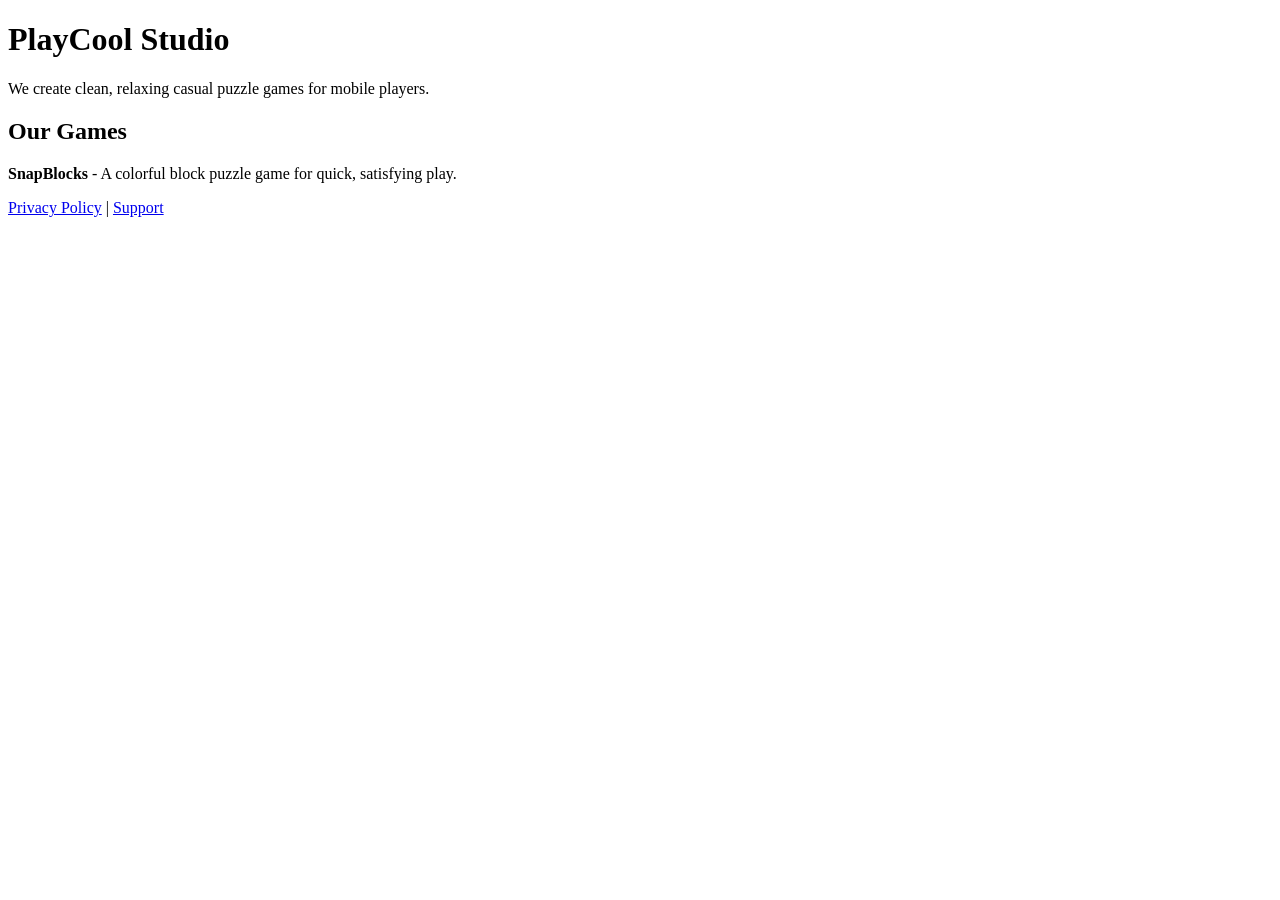
==== index.html @ f0b89831 "Add initial index.html for PlayCool Studio" ====
<!doctype html>
<html>
<head>
  <meta charset="utf-8">
  <meta name="viewport" content="width=device-width, initial-scale=1">
  <title>PlayCool Studio</title>
</head>
<body>
  <h1>PlayCool Studio</h1>
  <p>We create clean, relaxing casual puzzle games for mobile players.</p>

  <h2>Our Games</h2>
  <p><strong>SnapBlocks</strong> - A colorful block puzzle game for quick, satisfying play.</p>

  <p>
    <a href="/privacy.html">Privacy Policy</a> |
    <a href="/support.html">Support</a>
  </p>
</body>
</html>
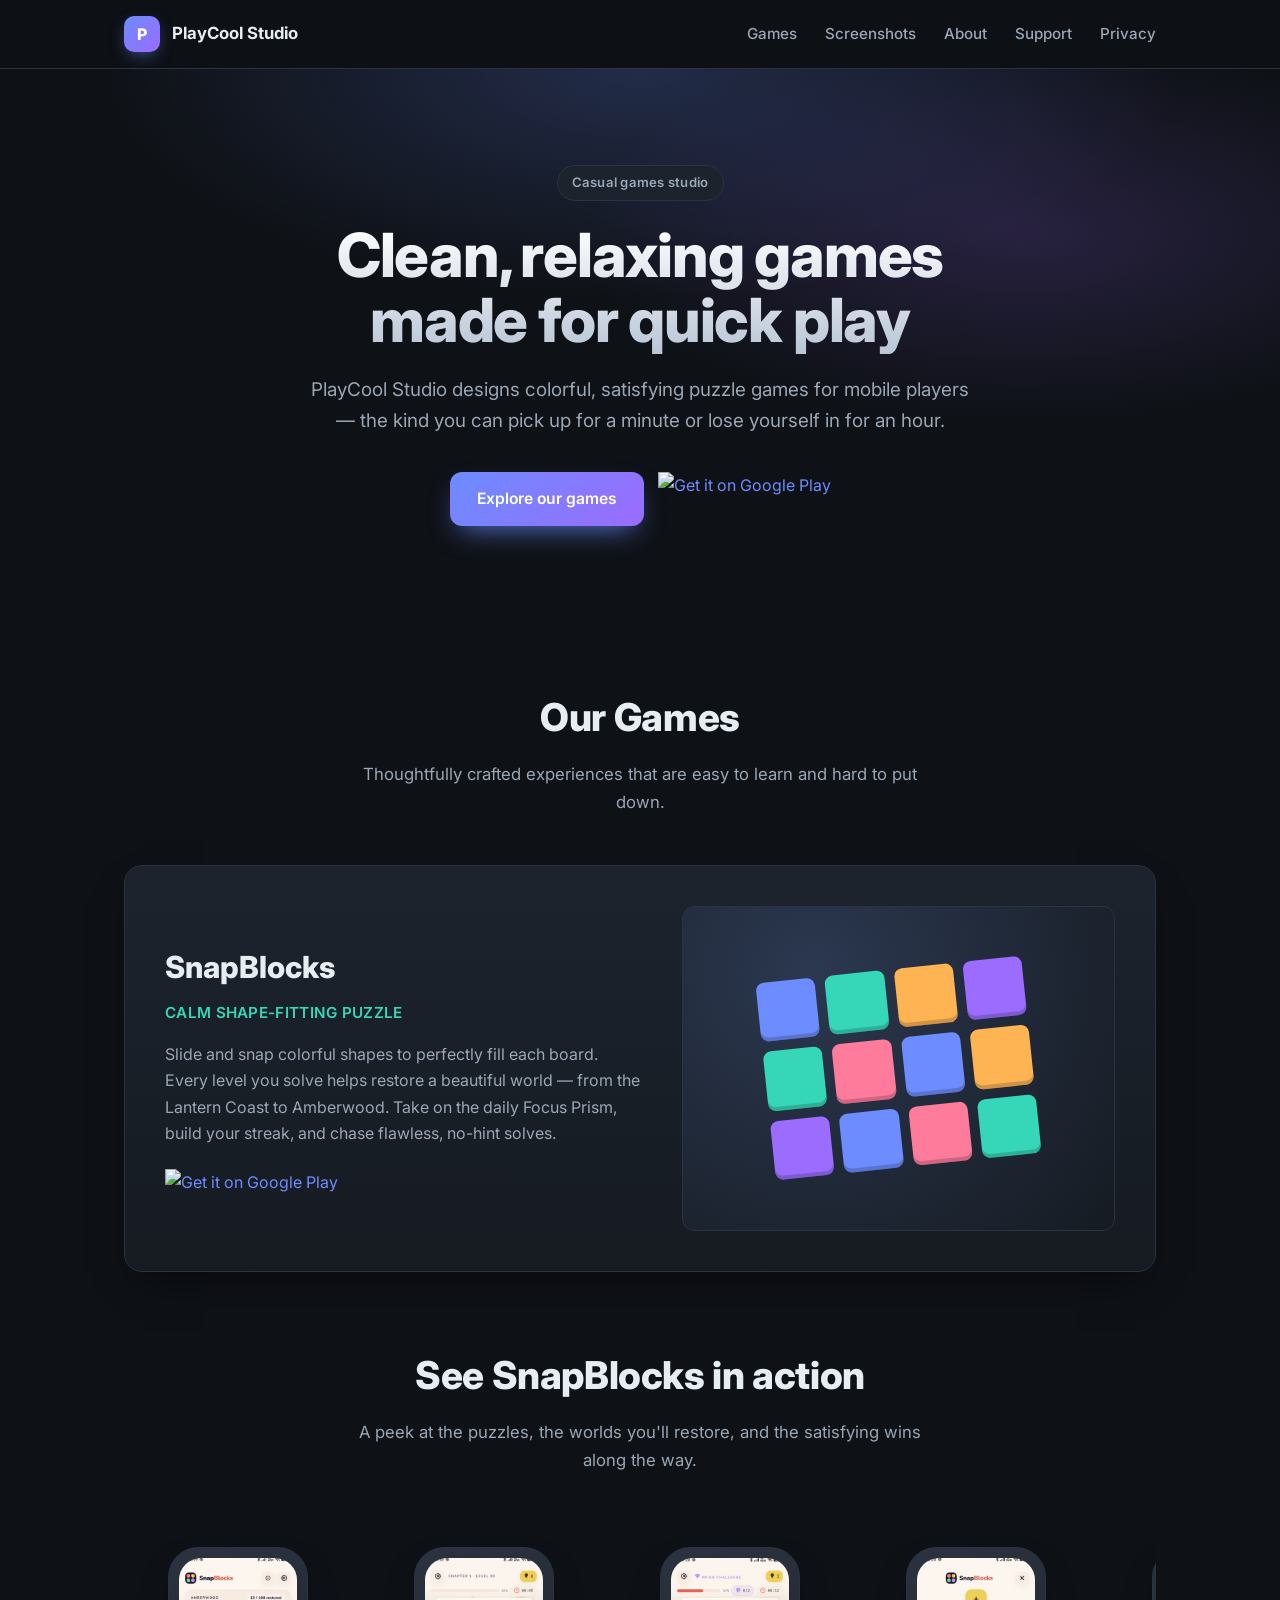
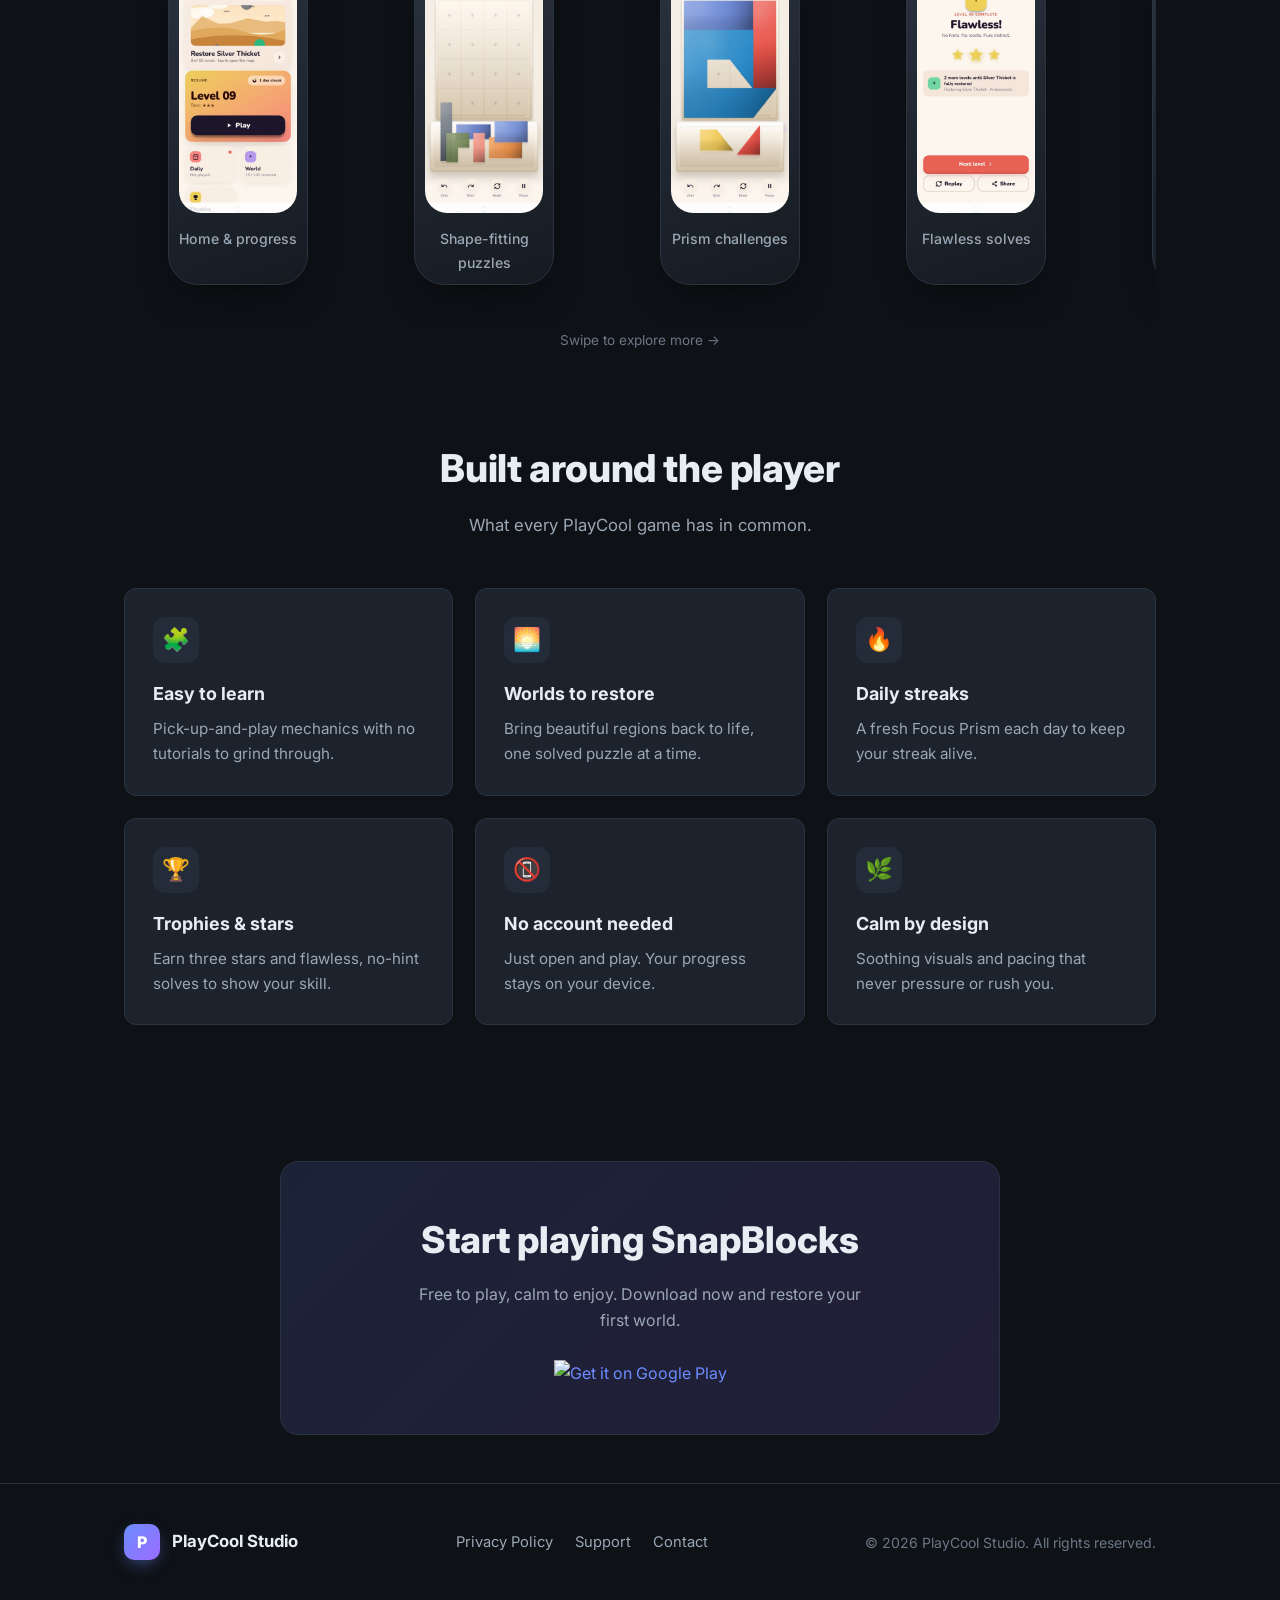
==== commit de768a50: "Redesign site with professional UI, screenshots, and Play Store CTAs Rebuild the PlayCool Studio sit" ====
--- a/index.html
+++ b/index.html
@@ -1,20 +1,189 @@
 <!doctype html>
-<html>
+<html lang="en">
 <head>
   <meta charset="utf-8">
   <meta name="viewport" content="width=device-width, initial-scale=1">
-  <title>PlayCool Studio</title>
+  <title>PlayCool Studio — Clean, Relaxing Casual Games</title>
+  <meta name="description" content="PlayCool Studio creates clean, relaxing casual puzzle games for mobile players. Meet SnapBlocks, our calm shape-fitting puzzle where every solve restores a beautiful world.">
+  <link rel="icon" href="/favicon.svg" type="image/svg+xml">
+  <link rel="preconnect" href="https://fonts.googleapis.com">
+  <link rel="preconnect" href="https://fonts.gstatic.com" crossorigin>
+  <link href="https://fonts.googleapis.com/css2?family=Inter:wght@400;500;600;700;800&display=swap" rel="stylesheet">
+  <link rel="stylesheet" href="/styles.css">
 </head>
 <body>
-  <h1>PlayCool Studio</h1>
-  <p>We create clean, relaxing casual puzzle games for mobile players.</p>
+  <header class="site-header">
+    <div class="container">
+      <a class="brand" href="/">
+        <span class="brand-mark">P</span>
+        PlayCool Studio
+      </a>
+      <nav class="nav">
+        <a href="#games">Games</a>
+        <a href="#screens">Screenshots</a>
+        <a href="#about">About</a>
+        <a href="/support/">Support</a>
+        <a href="/privacy/">Privacy</a>
+      </nav>
+    </div>
+  </header>
 
-  <h2>Our Games</h2>
-  <p><strong>SnapBlocks</strong> - A colorful block puzzle game for quick, satisfying play.</p>
+  <main>
+    <section class="hero">
+      <div class="container">
+        <span class="eyebrow">Casual games studio</span>
+        <h1>Clean, relaxing games made for quick play</h1>
+        <p>
+          PlayCool Studio designs colorful, satisfying puzzle games for mobile
+          players — the kind you can pick up for a minute or lose yourself in
+          for an hour.
+        </p>
+        <div class="cta-row">
+          <a class="btn btn-primary" href="#games">Explore our games</a>
+          <a class="store-badge" href="https://play.google.com/store/apps/details?id=com.snapblocks.game" target="_blank" rel="noopener" aria-label="Get SnapBlocks on Google Play">
+            <img src="https://play.google.com/intl/en_us/badges/static/images/badges/en_badge_web_generic.png" alt="Get it on Google Play">
+          </a>
+        </div>
+      </div>
+    </section>
 
-  <p>
-    <a href="/privacy.html">Privacy Policy</a> |
-    <a href="/support.html">Support</a>
-  </p>
+    <section class="section" id="games">
+      <div class="container">
+        <div class="section-head">
+          <h2>Our Games</h2>
+          <p>Thoughtfully crafted experiences that are easy to learn and hard to put down.</p>
+        </div>
+
+        <div class="game-card">
+          <div>
+            <h3>SnapBlocks</h3>
+            <p class="tagline">CALM SHAPE-FITTING PUZZLE</p>
+            <p>
+              Slide and snap colorful shapes to perfectly fill each board. Every
+              level you solve helps restore a beautiful world — from the Lantern
+              Coast to Amberwood. Take on the daily Focus Prism, build your
+              streak, and chase flawless, no-hint solves.
+            </p>
+            <div class="cta-row" style="justify-content:flex-start;margin-top:0;">
+              <a class="store-badge" href="https://play.google.com/store/apps/details?id=com.snapblocks.game" target="_blank" rel="noopener" aria-label="Get SnapBlocks on Google Play">
+                <img src="https://play.google.com/intl/en_us/badges/static/images/badges/en_badge_web_generic.png" alt="Get it on Google Play">
+              </a>
+            </div>
+          </div>
+          <div class="game-visual" aria-hidden="true">
+            <div class="block-grid">
+              <span></span><span></span><span></span><span></span>
+              <span></span><span></span><span></span><span></span>
+              <span></span><span></span><span></span><span></span>
+            </div>
+          </div>
+        </div>
+      </div>
+    </section>
+
+    <section class="section" id="screens" style="padding-top:0;">
+      <div class="container">
+        <div class="section-head">
+          <h2>See SnapBlocks in action</h2>
+          <p>A peek at the puzzles, the worlds you'll restore, and the satisfying wins along the way.</p>
+        </div>
+        <div class="shots">
+          <figure class="phone">
+            <div class="screen"><img src="/assets/screenshots/home.png" alt="SnapBlocks home screen showing the Amberwood region and a level to resume" loading="lazy"></div>
+            <figcaption class="caption">Home &amp; progress</figcaption>
+          </figure>
+          <figure class="phone">
+            <div class="screen"><img src="/assets/screenshots/gameplay.png" alt="SnapBlocks gameplay — fitting shapes into the board" loading="lazy"></div>
+            <figcaption class="caption">Shape-fitting puzzles</figcaption>
+          </figure>
+          <figure class="phone">
+            <div class="screen"><img src="/assets/screenshots/prism-challenge.png" alt="SnapBlocks Prism Challenge puzzle in progress" loading="lazy"></div>
+            <figcaption class="caption">Prism challenges</figcaption>
+          </figure>
+          <figure class="phone">
+            <div class="screen"><img src="/assets/screenshots/level-complete.png" alt="Flawless level complete screen with three stars" loading="lazy"></div>
+            <figcaption class="caption">Flawless solves</figcaption>
+          </figure>
+          <figure class="phone">
+            <div class="screen"><img src="/assets/screenshots/world.png" alt="Your World map showing restored regions along the Lantern Coast" loading="lazy"></div>
+            <figcaption class="caption">Restore the world</figcaption>
+          </figure>
+          <figure class="phone">
+            <div class="screen"><img src="/assets/screenshots/daily.png" alt="Focus Prism daily challenge screen" loading="lazy"></div>
+            <figcaption class="caption">Daily Focus Prism</figcaption>
+          </figure>
+        </div>
+        <p class="shots-hint">Swipe to explore more &rarr;</p>
+      </div>
+    </section>
+
+    <section class="section" id="about" style="padding-top:0;">
+      <div class="container">
+        <div class="section-head">
+          <h2>Built around the player</h2>
+          <p>What every PlayCool game has in common.</p>
+        </div>
+        <div class="features">
+          <div class="feature">
+            <div class="icon">🧩</div>
+            <h3>Easy to learn</h3>
+            <p>Pick-up-and-play mechanics with no tutorials to grind through.</p>
+          </div>
+          <div class="feature">
+            <div class="icon">🌅</div>
+            <h3>Worlds to restore</h3>
+            <p>Bring beautiful regions back to life, one solved puzzle at a time.</p>
+          </div>
+          <div class="feature">
+            <div class="icon">🔥</div>
+            <h3>Daily streaks</h3>
+            <p>A fresh Focus Prism each day to keep your streak alive.</p>
+          </div>
+          <div class="feature">
+            <div class="icon">🏆</div>
+            <h3>Trophies &amp; stars</h3>
+            <p>Earn three stars and flawless, no-hint solves to show your skill.</p>
+          </div>
+          <div class="feature">
+            <div class="icon">📵</div>
+            <h3>No account needed</h3>
+            <p>Just open and play. Your progress stays on your device.</p>
+          </div>
+          <div class="feature">
+            <div class="icon">🌿</div>
+            <h3>Calm by design</h3>
+            <p>Soothing visuals and pacing that never pressure or rush you.</p>
+          </div>
+        </div>
+      </div>
+    </section>
+
+    <section class="download" id="download">
+      <div class="container">
+        <div class="panel">
+          <h2>Start playing SnapBlocks</h2>
+          <p>Free to play, calm to enjoy. Download now and restore your first world.</p>
+          <a class="store-badge" href="https://play.google.com/store/apps/details?id=com.snapblocks.game" target="_blank" rel="noopener" aria-label="Get SnapBlocks on Google Play">
+            <img src="https://play.google.com/intl/en_us/badges/static/images/badges/en_badge_web_generic.png" alt="Get it on Google Play">
+          </a>
+        </div>
+      </div>
+    </section>
+  </main>
+
+  <footer class="site-footer">
+    <div class="container">
+      <a class="brand" href="/">
+        <span class="brand-mark">P</span>
+        PlayCool Studio
+      </a>
+      <div class="links">
+        <a href="/privacy/">Privacy Policy</a>
+        <a href="/support/">Support</a>
+        <a href="mailto:ajayhps18@gmail.com">Contact</a>
+      </div>
+      <small>&copy; 2026 PlayCool Studio. All rights reserved.</small>
+    </div>
+  </footer>
 </body>
 </html>
--- a/styles.css
+++ b/styles.css
@@ -0,0 +1,633 @@
+:root {
+  --bg: #0e1116;
+  --bg-soft: #161b22;
+  --surface: #1c232d;
+  --surface-2: #232c38;
+  --border: #2a3340;
+  --text: #e6edf3;
+  --text-soft: #9aa7b5;
+  --text-dim: #6b7785;
+  --brand: #6c8cff;
+  --brand-2: #9b6cff;
+  --accent: #36d6b8;
+  --shadow: 0 18px 40px -18px rgba(0, 0, 0, 0.7);
+  --radius: 18px;
+  --radius-sm: 12px;
+  --max: 1080px;
+}
+
+* {
+  box-sizing: border-box;
+}
+
+html {
+  scroll-behavior: smooth;
+}
+
+body {
+  margin: 0;
+  font-family: "Inter", -apple-system, BlinkMacSystemFont, "Segoe UI", Roboto,
+    Helvetica, Arial, sans-serif;
+  color: var(--text);
+  background: var(--bg);
+  line-height: 1.65;
+  -webkit-font-smoothing: antialiased;
+}
+
+a {
+  color: var(--brand);
+  text-decoration: none;
+  transition: color 0.15s ease;
+}
+
+a:hover {
+  color: var(--brand-2);
+}
+
+img {
+  max-width: 100%;
+}
+
+.container {
+  width: 100%;
+  max-width: var(--max);
+  margin: 0 auto;
+  padding: 0 24px;
+}
+
+/* ---------- Header ---------- */
+.site-header {
+  position: sticky;
+  top: 0;
+  z-index: 20;
+  backdrop-filter: blur(12px);
+  background: rgba(14, 17, 22, 0.72);
+  border-bottom: 1px solid var(--border);
+}
+
+.site-header .container {
+  display: flex;
+  align-items: center;
+  justify-content: space-between;
+  height: 68px;
+}
+
+.brand {
+  display: flex;
+  align-items: center;
+  gap: 12px;
+  font-weight: 700;
+  font-size: 1.05rem;
+  color: var(--text);
+}
+
+.brand:hover {
+  color: var(--text);
+}
+
+.brand-mark {
+  display: grid;
+  place-items: center;
+  width: 36px;
+  height: 36px;
+  border-radius: 10px;
+  background: linear-gradient(135deg, var(--brand), var(--brand-2));
+  color: #fff;
+  font-weight: 800;
+  font-size: 1rem;
+  box-shadow: 0 6px 18px -6px rgba(108, 140, 255, 0.7);
+}
+
+.nav {
+  display: flex;
+  gap: 28px;
+  font-size: 0.95rem;
+}
+
+.nav a {
+  color: var(--text-soft);
+  font-weight: 500;
+}
+
+.nav a:hover {
+  color: var(--text);
+}
+
+/* ---------- Hero ---------- */
+.hero {
+  position: relative;
+  overflow: hidden;
+  padding: 96px 0 88px;
+  text-align: center;
+}
+
+.hero::before {
+  content: "";
+  position: absolute;
+  inset: 0;
+  background: radial-gradient(
+      60% 60% at 50% 0%,
+      rgba(108, 140, 255, 0.22),
+      transparent 70%
+    ),
+    radial-gradient(
+      50% 50% at 80% 30%,
+      rgba(155, 108, 255, 0.18),
+      transparent 70%
+    );
+  pointer-events: none;
+}
+
+.hero > .container {
+  position: relative;
+}
+
+.eyebrow {
+  display: inline-block;
+  padding: 6px 14px;
+  margin-bottom: 22px;
+  border-radius: 999px;
+  border: 1px solid var(--border);
+  background: var(--surface);
+  color: var(--text-soft);
+  font-size: 0.82rem;
+  font-weight: 600;
+  letter-spacing: 0.02em;
+}
+
+.hero h1 {
+  margin: 0 auto 20px;
+  max-width: 16ch;
+  font-size: clamp(2.4rem, 6vw, 3.8rem);
+  line-height: 1.08;
+  font-weight: 800;
+  letter-spacing: -0.02em;
+  background: linear-gradient(180deg, #fff, #b9c6d6);
+  -webkit-background-clip: text;
+  background-clip: text;
+  color: transparent;
+}
+
+.hero p {
+  margin: 0 auto;
+  max-width: 56ch;
+  font-size: 1.18rem;
+  color: var(--text-soft);
+}
+
+.cta-row {
+  display: flex;
+  flex-wrap: wrap;
+  gap: 14px;
+  justify-content: center;
+  margin-top: 36px;
+}
+
+.btn {
+  display: inline-flex;
+  align-items: center;
+  gap: 8px;
+  padding: 13px 26px;
+  border-radius: 12px;
+  font-weight: 600;
+  font-size: 0.98rem;
+  border: 1px solid transparent;
+  cursor: pointer;
+  transition: transform 0.15s ease, box-shadow 0.15s ease,
+    background 0.15s ease;
+}
+
+.btn-primary {
+  background: linear-gradient(135deg, var(--brand), var(--brand-2));
+  color: #fff;
+  box-shadow: 0 12px 28px -10px rgba(108, 140, 255, 0.8);
+}
+
+.btn-primary:hover {
+  color: #fff;
+  transform: translateY(-2px);
+  box-shadow: 0 18px 34px -10px rgba(108, 140, 255, 0.9);
+}
+
+.btn-ghost {
+  background: var(--surface);
+  border-color: var(--border);
+  color: var(--text);
+}
+
+.btn-ghost:hover {
+  color: var(--text);
+  background: var(--surface-2);
+  transform: translateY(-2px);
+}
+
+/* ---------- Sections ---------- */
+.section {
+  padding: 72px 0;
+}
+
+.section-head {
+  text-align: center;
+  max-width: 60ch;
+  margin: 0 auto 48px;
+}
+
+.section-head h2 {
+  font-size: clamp(1.8rem, 3.5vw, 2.4rem);
+  font-weight: 800;
+  letter-spacing: -0.01em;
+  margin: 0 0 12px;
+}
+
+.section-head p {
+  color: var(--text-soft);
+  font-size: 1.05rem;
+  margin: 0;
+}
+
+/* ---------- Game showcase ---------- */
+.game-card {
+  display: grid;
+  grid-template-columns: 1.1fr 1fr;
+  gap: 40px;
+  align-items: center;
+  padding: 40px;
+  background: linear-gradient(180deg, var(--surface), var(--bg-soft));
+  border: 1px solid var(--border);
+  border-radius: var(--radius);
+  box-shadow: var(--shadow);
+}
+
+.game-card h3 {
+  font-size: 1.9rem;
+  margin: 0 0 8px;
+  font-weight: 800;
+}
+
+.game-card .tagline {
+  color: var(--accent);
+  font-weight: 600;
+  margin: 0 0 16px;
+  font-size: 0.95rem;
+  letter-spacing: 0.02em;
+}
+
+.game-card p {
+  color: var(--text-soft);
+  margin: 0 0 22px;
+}
+
+.game-visual {
+  display: grid;
+  place-items: center;
+  aspect-ratio: 4 / 3;
+  border-radius: var(--radius-sm);
+  background: radial-gradient(circle at 30% 20%, #2b3850, #161b22);
+  border: 1px solid var(--border);
+  overflow: hidden;
+}
+
+.block-grid {
+  display: grid;
+  grid-template-columns: repeat(4, 1fr);
+  gap: 10px;
+  width: 62%;
+  transform: rotate(-6deg);
+}
+
+.block-grid span {
+  aspect-ratio: 1;
+  border-radius: 8px;
+  box-shadow: inset 0 -4px 0 rgba(0, 0, 0, 0.18);
+}
+
+.block-grid span:nth-child(1) { background: #6c8cff; }
+.block-grid span:nth-child(2) { background: #36d6b8; }
+.block-grid span:nth-child(3) { background: #ffb454; }
+.block-grid span:nth-child(4) { background: #9b6cff; }
+.block-grid span:nth-child(5) { background: #36d6b8; }
+.block-grid span:nth-child(6) { background: #ff7b9c; }
+.block-grid span:nth-child(7) { background: #6c8cff; }
+.block-grid span:nth-child(8) { background: #ffb454; }
+.block-grid span:nth-child(9) { background: #9b6cff; }
+.block-grid span:nth-child(10) { background: #6c8cff; }
+.block-grid span:nth-child(11) { background: #ff7b9c; }
+.block-grid span:nth-child(12) { background: #36d6b8; }
+
+/* ---------- Feature grid ---------- */
+.features {
+  display: grid;
+  grid-template-columns: repeat(3, 1fr);
+  gap: 22px;
+}
+
+.feature {
+  padding: 28px;
+  background: var(--surface);
+  border: 1px solid var(--border);
+  border-radius: var(--radius-sm);
+  transition: transform 0.18s ease, border-color 0.18s ease;
+}
+
+.feature:hover {
+  transform: translateY(-4px);
+  border-color: #3a475a;
+}
+
+.feature .icon {
+  display: grid;
+  place-items: center;
+  width: 46px;
+  height: 46px;
+  border-radius: 12px;
+  background: var(--surface-2);
+  font-size: 1.4rem;
+  margin-bottom: 16px;
+}
+
+.feature h3 {
+  margin: 0 0 8px;
+  font-size: 1.12rem;
+}
+
+.feature p {
+  margin: 0;
+  color: var(--text-soft);
+  font-size: 0.95rem;
+}
+
+/* ---------- Screenshots ---------- */
+.shots {
+  display: grid;
+  grid-auto-flow: column;
+  grid-auto-columns: minmax(220px, 1fr);
+  gap: 26px;
+  overflow-x: auto;
+  padding: 8px 4px 24px;
+  scroll-snap-type: x mandatory;
+  -webkit-overflow-scrolling: touch;
+}
+
+.shots::-webkit-scrollbar {
+  height: 8px;
+}
+
+.shots::-webkit-scrollbar-thumb {
+  background: var(--border);
+  border-radius: 999px;
+}
+
+.phone {
+  scroll-snap-align: center;
+  position: relative;
+  border-radius: 30px;
+  padding: 10px;
+  background: linear-gradient(160deg, #2b3340, #161b22);
+  border: 1px solid var(--border);
+  box-shadow: var(--shadow);
+  transition: transform 0.2s ease;
+}
+
+.phone:hover {
+  transform: translateY(-6px);
+}
+
+.phone .screen {
+  position: relative;
+  border-radius: 22px;
+  overflow: hidden;
+  aspect-ratio: 9 / 19.5;
+  background: #faf3ea;
+}
+
+.phone .screen img {
+  display: block;
+  width: 100%;
+  height: 100%;
+  object-fit: cover;
+}
+
+.phone .caption {
+  text-align: center;
+  color: var(--text-soft);
+  font-size: 0.88rem;
+  margin-top: 14px;
+  font-weight: 500;
+}
+
+.shots-hint {
+  text-align: center;
+  color: var(--text-dim);
+  font-size: 0.85rem;
+  margin-top: 4px;
+}
+
+/* ---------- Download / store badge ---------- */
+.download {
+  text-align: center;
+  padding: 64px 0 8px;
+}
+
+.download .panel {
+  max-width: 720px;
+  margin: 0 auto;
+  padding: 48px 40px;
+  border-radius: var(--radius);
+  background: linear-gradient(135deg, rgba(108, 140, 255, 0.14), rgba(155, 108, 255, 0.14));
+  border: 1px solid var(--border);
+}
+
+.download h2 {
+  font-size: clamp(1.8rem, 3.5vw, 2.3rem);
+  font-weight: 800;
+  margin: 0 0 10px;
+}
+
+.download p {
+  color: var(--text-soft);
+  margin: 0 auto 26px;
+  max-width: 46ch;
+}
+
+.store-badge {
+  display: inline-block;
+  transition: transform 0.15s ease;
+}
+
+.store-badge:hover {
+  transform: translateY(-2px);
+}
+
+.store-badge img {
+  height: 58px;
+  width: auto;
+}
+
+.hero .store-badge img {
+  height: 54px;
+}
+
+/* ---------- Footer ---------- */
+.site-footer {
+  border-top: 1px solid var(--border);
+  padding: 40px 0;
+  margin-top: 40px;
+}
+
+.site-footer .container {
+  display: flex;
+  flex-wrap: wrap;
+  gap: 16px;
+  align-items: center;
+  justify-content: space-between;
+}
+
+.site-footer .links {
+  display: flex;
+  gap: 22px;
+  font-size: 0.92rem;
+}
+
+.site-footer .links a {
+  color: var(--text-soft);
+}
+
+.site-footer .links a:hover {
+  color: var(--text);
+}
+
+.site-footer small {
+  color: var(--text-dim);
+  font-size: 0.88rem;
+}
+
+/* ---------- Content pages (privacy / support) ---------- */
+.page {
+  padding: 64px 0 24px;
+}
+
+.content {
+  max-width: 760px;
+  margin: 0 auto;
+}
+
+.content h1 {
+  font-size: clamp(2rem, 4vw, 2.6rem);
+  font-weight: 800;
+  letter-spacing: -0.01em;
+  margin: 0 0 8px;
+}
+
+.content h2 {
+  font-size: 1.3rem;
+  font-weight: 700;
+  margin: 36px 0 10px;
+  padding-top: 4px;
+}
+
+.content p {
+  color: var(--text-soft);
+  margin: 0 0 14px;
+}
+
+.content a {
+  word-break: break-word;
+}
+
+.updated {
+  color: var(--text-dim);
+  font-size: 0.95rem;
+}
+
+.card {
+  background: var(--surface);
+  border: 1px solid var(--border);
+  border-radius: var(--radius);
+  padding: 40px 44px;
+  box-shadow: var(--shadow);
+}
+
+.support-grid {
+  display: grid;
+  grid-template-columns: repeat(2, 1fr);
+  gap: 20px;
+  margin-top: 8px;
+}
+
+.support-card {
+  padding: 26px;
+  background: var(--surface);
+  border: 1px solid var(--border);
+  border-radius: var(--radius-sm);
+}
+
+.support-card h3 {
+  margin: 0 0 6px;
+  font-size: 1.1rem;
+}
+
+.support-card p {
+  margin: 0;
+  color: var(--text-soft);
+  font-size: 0.95rem;
+}
+
+.faq {
+  margin-top: 8px;
+}
+
+.faq details {
+  border: 1px solid var(--border);
+  border-radius: var(--radius-sm);
+  background: var(--surface);
+  padding: 0 22px;
+  margin-bottom: 12px;
+}
+
+.faq summary {
+  cursor: pointer;
+  list-style: none;
+  padding: 18px 0;
+  font-weight: 600;
+  display: flex;
+  justify-content: space-between;
+  align-items: center;
+}
+
+.faq summary::-webkit-details-marker {
+  display: none;
+}
+
+.faq summary::after {
+  content: "+";
+  color: var(--text-soft);
+  font-size: 1.3rem;
+  transition: transform 0.2s ease;
+}
+
+.faq details[open] summary::after {
+  transform: rotate(45deg);
+}
+
+.faq details p {
+  margin: 0 0 18px;
+  color: var(--text-soft);
+}
+
+/* ---------- Responsive ---------- */
+@media (max-width: 760px) {
+  .game-card {
+    grid-template-columns: 1fr;
+    padding: 28px;
+  }
+  .features,
+  .support-grid {
+    grid-template-columns: 1fr;
+  }
+  .nav {
+    display: none;
+  }
+  .card {
+    padding: 28px 22px;
+  }
+}
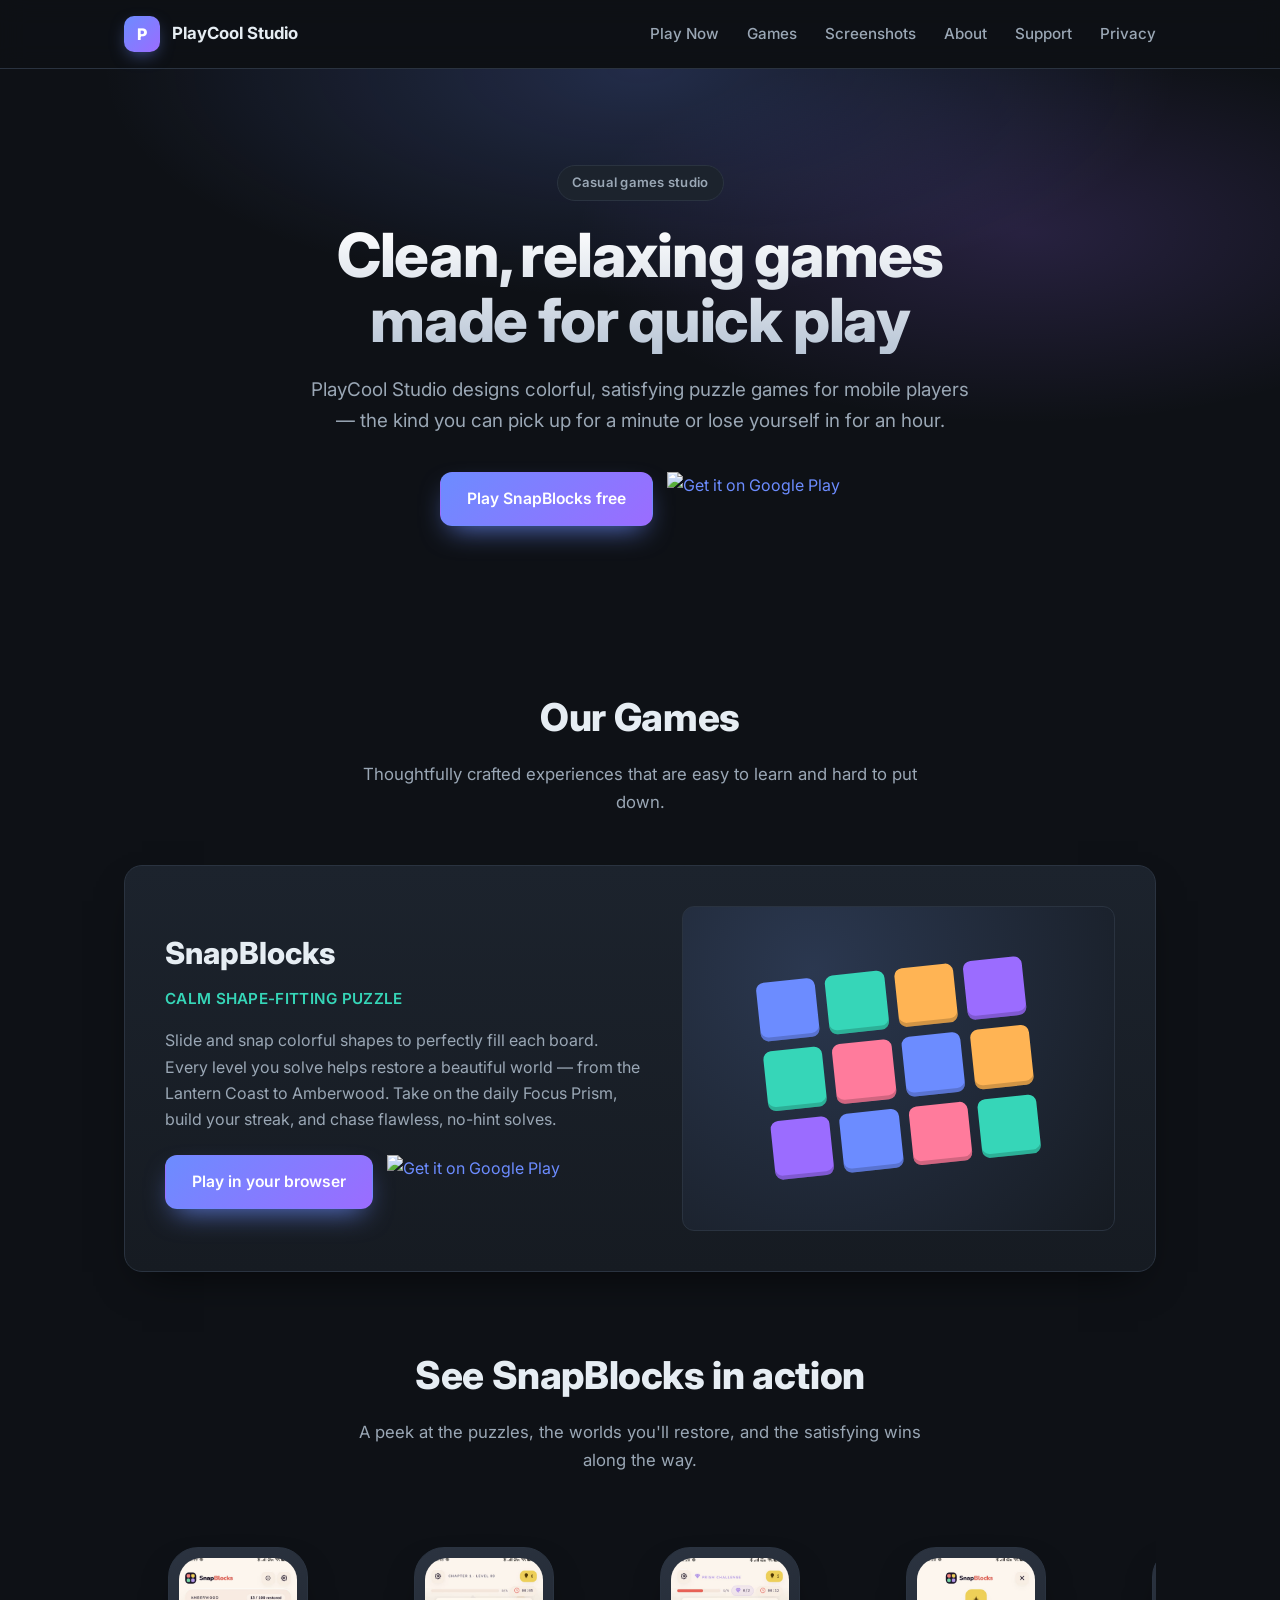
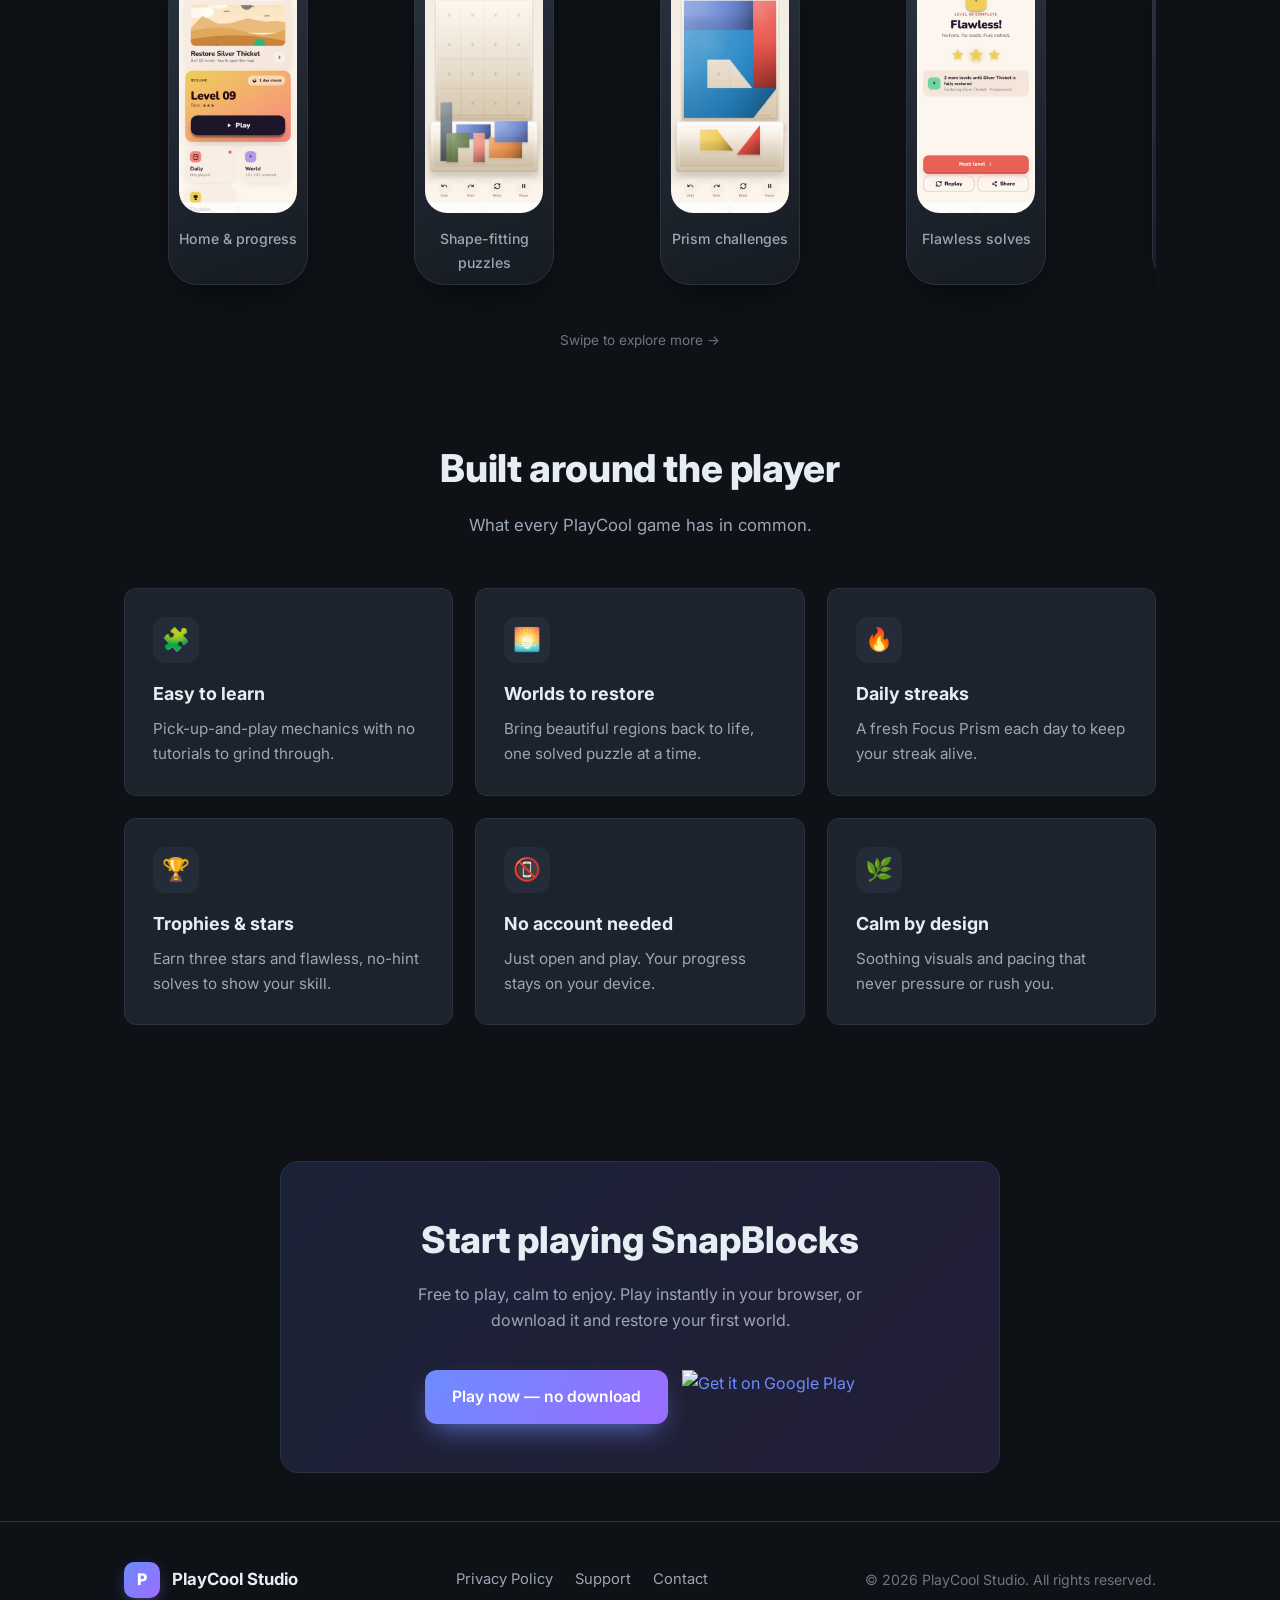
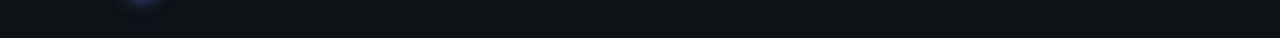
==== commit 8606698d: "Add playable SnapBlocks web build at /snapblocks/ Poki and MSN both want a working link to try the g" ====
--- a/index.html
+++ b/index.html
@@ -19,6 +19,7 @@
         PlayCool Studio
       </a>
       <nav class="nav">
+        <a href="/snapblocks/">Play Now</a>
         <a href="#games">Games</a>
         <a href="#screens">Screenshots</a>
         <a href="#about">About</a>
@@ -39,7 +40,7 @@
           for an hour.
         </p>
         <div class="cta-row">
-          <a class="btn btn-primary" href="#games">Explore our games</a>
+          <a class="btn btn-primary" href="/snapblocks/">Play SnapBlocks free</a>
           <a class="store-badge" href="https://play.google.com/store/apps/details?id=com.snapblocks.game" target="_blank" rel="noopener" aria-label="Get SnapBlocks on Google Play">
             <img src="https://play.google.com/intl/en_us/badges/static/images/badges/en_badge_web_generic.png" alt="Get it on Google Play">
           </a>
@@ -65,6 +66,7 @@
               streak, and chase flawless, no-hint solves.
             </p>
             <div class="cta-row" style="justify-content:flex-start;margin-top:0;">
+              <a class="btn btn-primary" href="/snapblocks/">Play in your browser</a>
               <a class="store-badge" href="https://play.google.com/store/apps/details?id=com.snapblocks.game" target="_blank" rel="noopener" aria-label="Get SnapBlocks on Google Play">
                 <img src="https://play.google.com/intl/en_us/badges/static/images/badges/en_badge_web_generic.png" alt="Get it on Google Play">
               </a>
@@ -162,10 +164,13 @@
       <div class="container">
         <div class="panel">
           <h2>Start playing SnapBlocks</h2>
-          <p>Free to play, calm to enjoy. Download now and restore your first world.</p>
-          <a class="store-badge" href="https://play.google.com/store/apps/details?id=com.snapblocks.game" target="_blank" rel="noopener" aria-label="Get SnapBlocks on Google Play">
-            <img src="https://play.google.com/intl/en_us/badges/static/images/badges/en_badge_web_generic.png" alt="Get it on Google Play">
-          </a>
+          <p>Free to play, calm to enjoy. Play instantly in your browser, or download it and restore your first world.</p>
+          <div class="cta-row">
+            <a class="btn btn-primary" href="/snapblocks/">Play now — no download</a>
+            <a class="store-badge" href="https://play.google.com/store/apps/details?id=com.snapblocks.game" target="_blank" rel="noopener" aria-label="Get SnapBlocks on Google Play">
+              <img src="https://play.google.com/intl/en_us/badges/static/images/badges/en_badge_web_generic.png" alt="Get it on Google Play">
+            </a>
+          </div>
         </div>
       </div>
     </section>
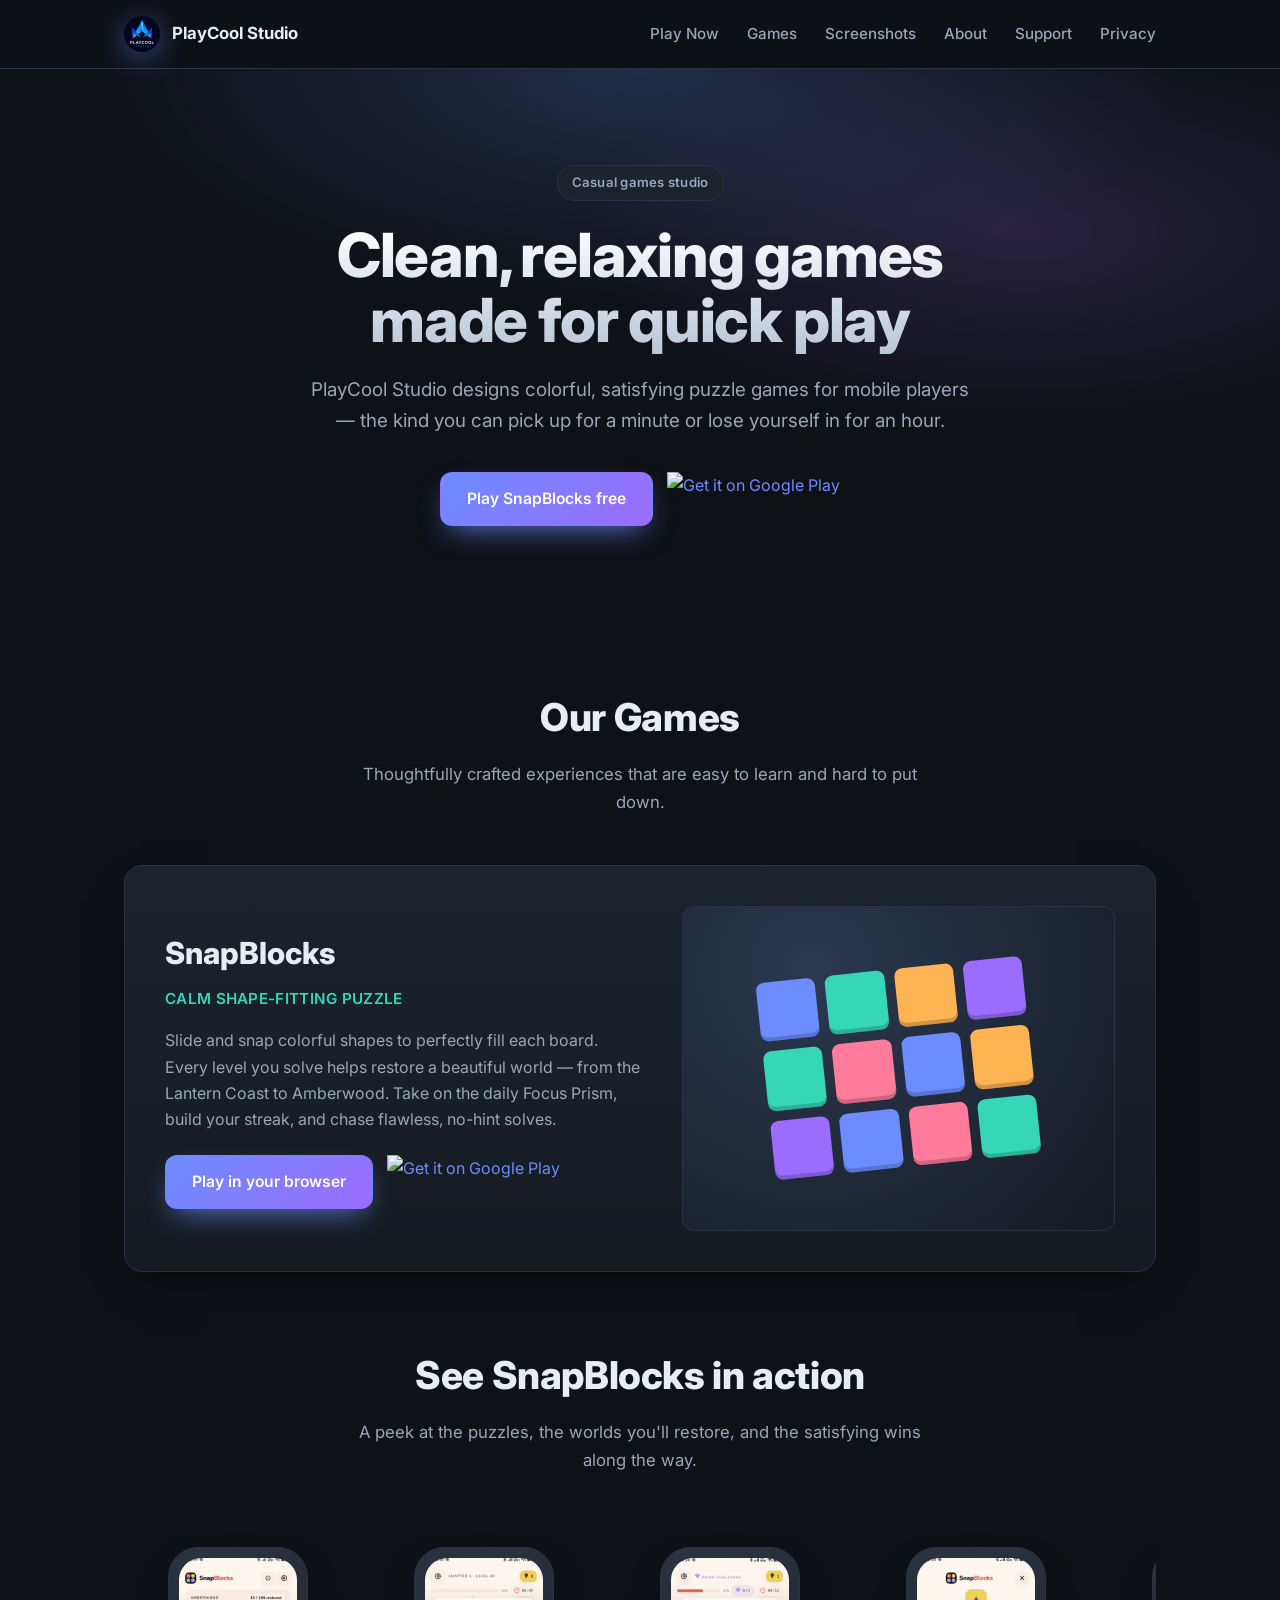
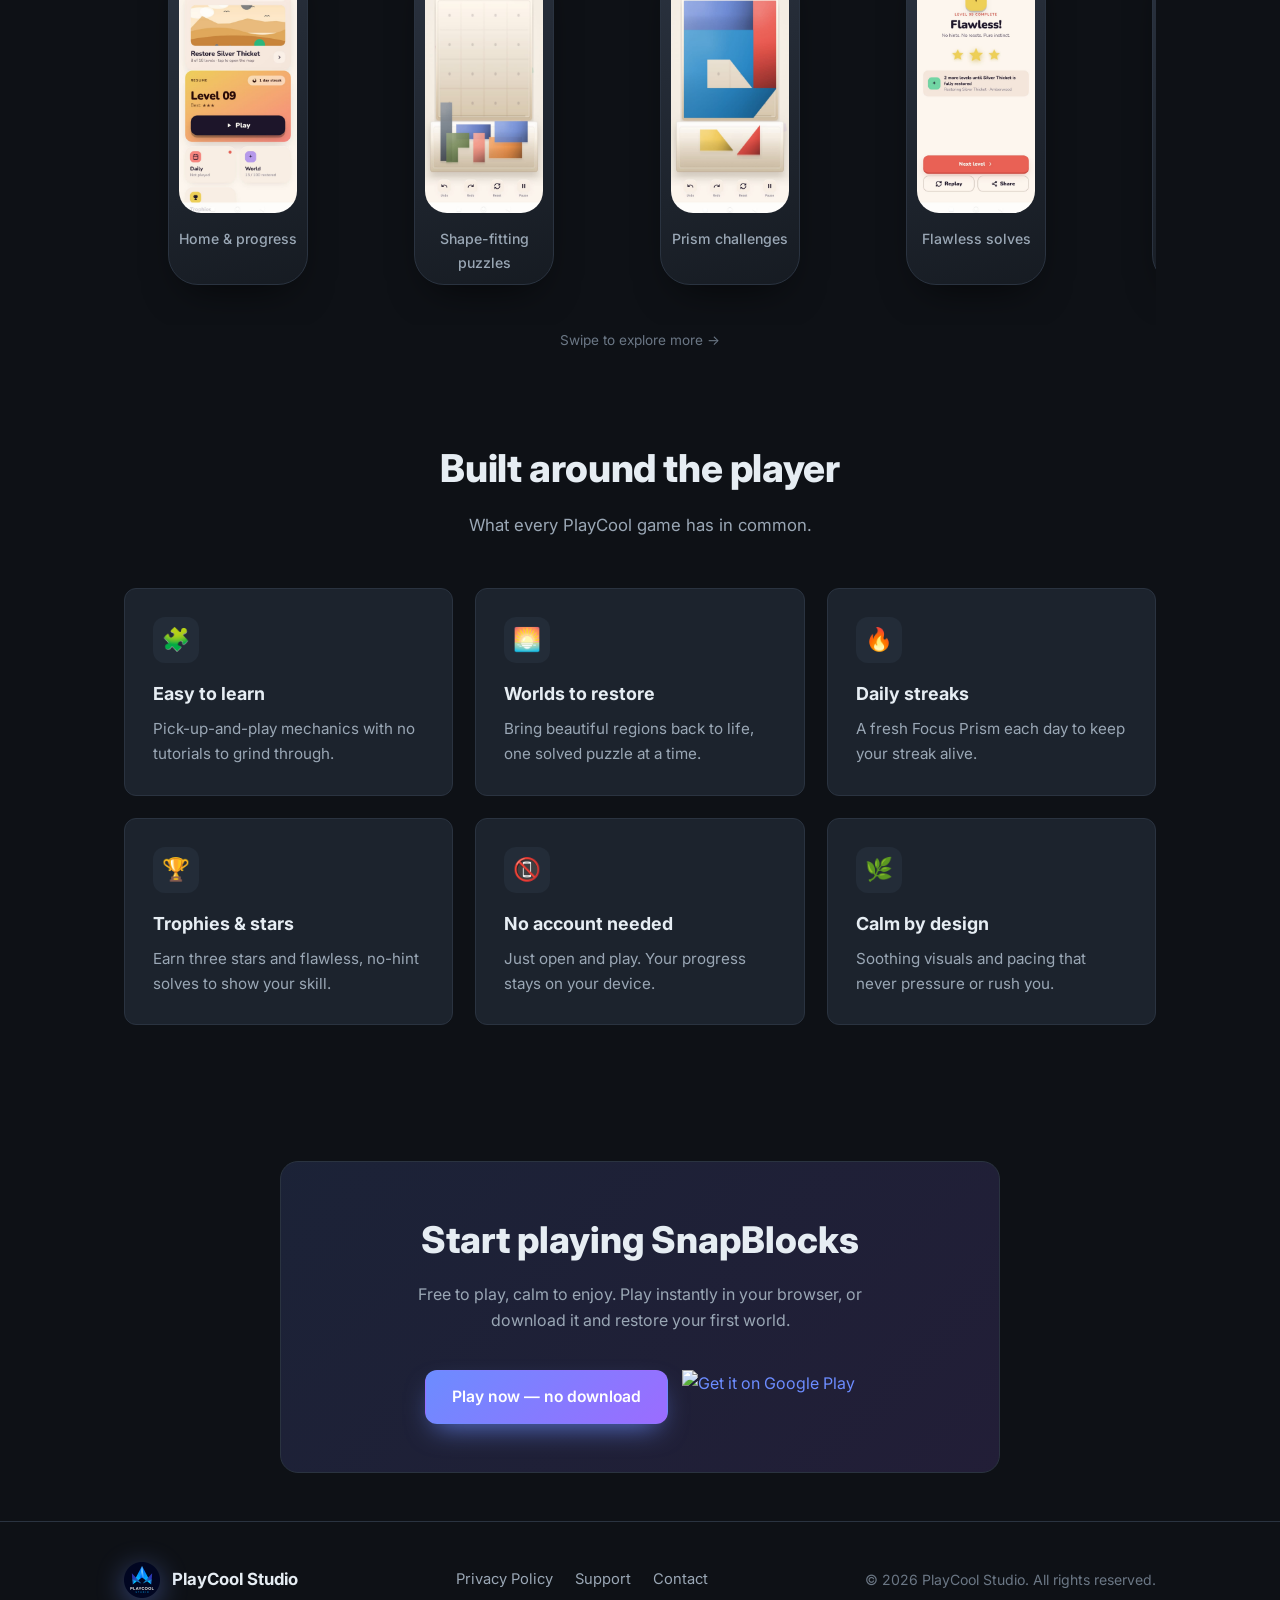
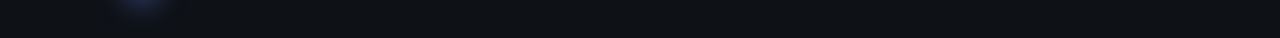
==== commit 044e3260: "Use the PlayCool circle logo as the brand mark Replaces the gradient "P" placeholder in the header a" ====
--- a/index.html
+++ b/index.html
@@ -15,7 +15,7 @@
   <header class="site-header">
     <div class="container">
       <a class="brand" href="/">
-        <span class="brand-mark">P</span>
+        <img class="brand-mark" src="/assets/playcool-logo-144.png" alt="" width="36" height="36" decoding="async">
         PlayCool Studio
       </a>
       <nav class="nav">
@@ -179,7 +179,7 @@
   <footer class="site-footer">
     <div class="container">
       <a class="brand" href="/">
-        <span class="brand-mark">P</span>
+        <img class="brand-mark" src="/assets/playcool-logo-144.png" alt="" width="36" height="36" decoding="async">
         PlayCool Studio
       </a>
       <div class="links">
--- a/styles.css
+++ b/styles.css
@@ -85,17 +85,15 @@
   color: var(--text);
 }
 
+/* The mark is now the PlayCool circle logo, a PNG with a true alpha edge.
+   drop-shadow rather than box-shadow on purpose: box-shadow traces the element
+   box, which would put a soft square behind a round logo. */
 .brand-mark {
-  display: grid;
-  place-items: center;
+  display: block;
   width: 36px;
   height: 36px;
-  border-radius: 10px;
-  background: linear-gradient(135deg, var(--brand), var(--brand-2));
-  color: #fff;
-  font-weight: 800;
-  font-size: 1rem;
-  box-shadow: 0 6px 18px -6px rgba(108, 140, 255, 0.7);
+  object-fit: contain;
+  filter: drop-shadow(0 6px 14px rgba(108, 140, 255, 0.45));
 }
 
 .nav {
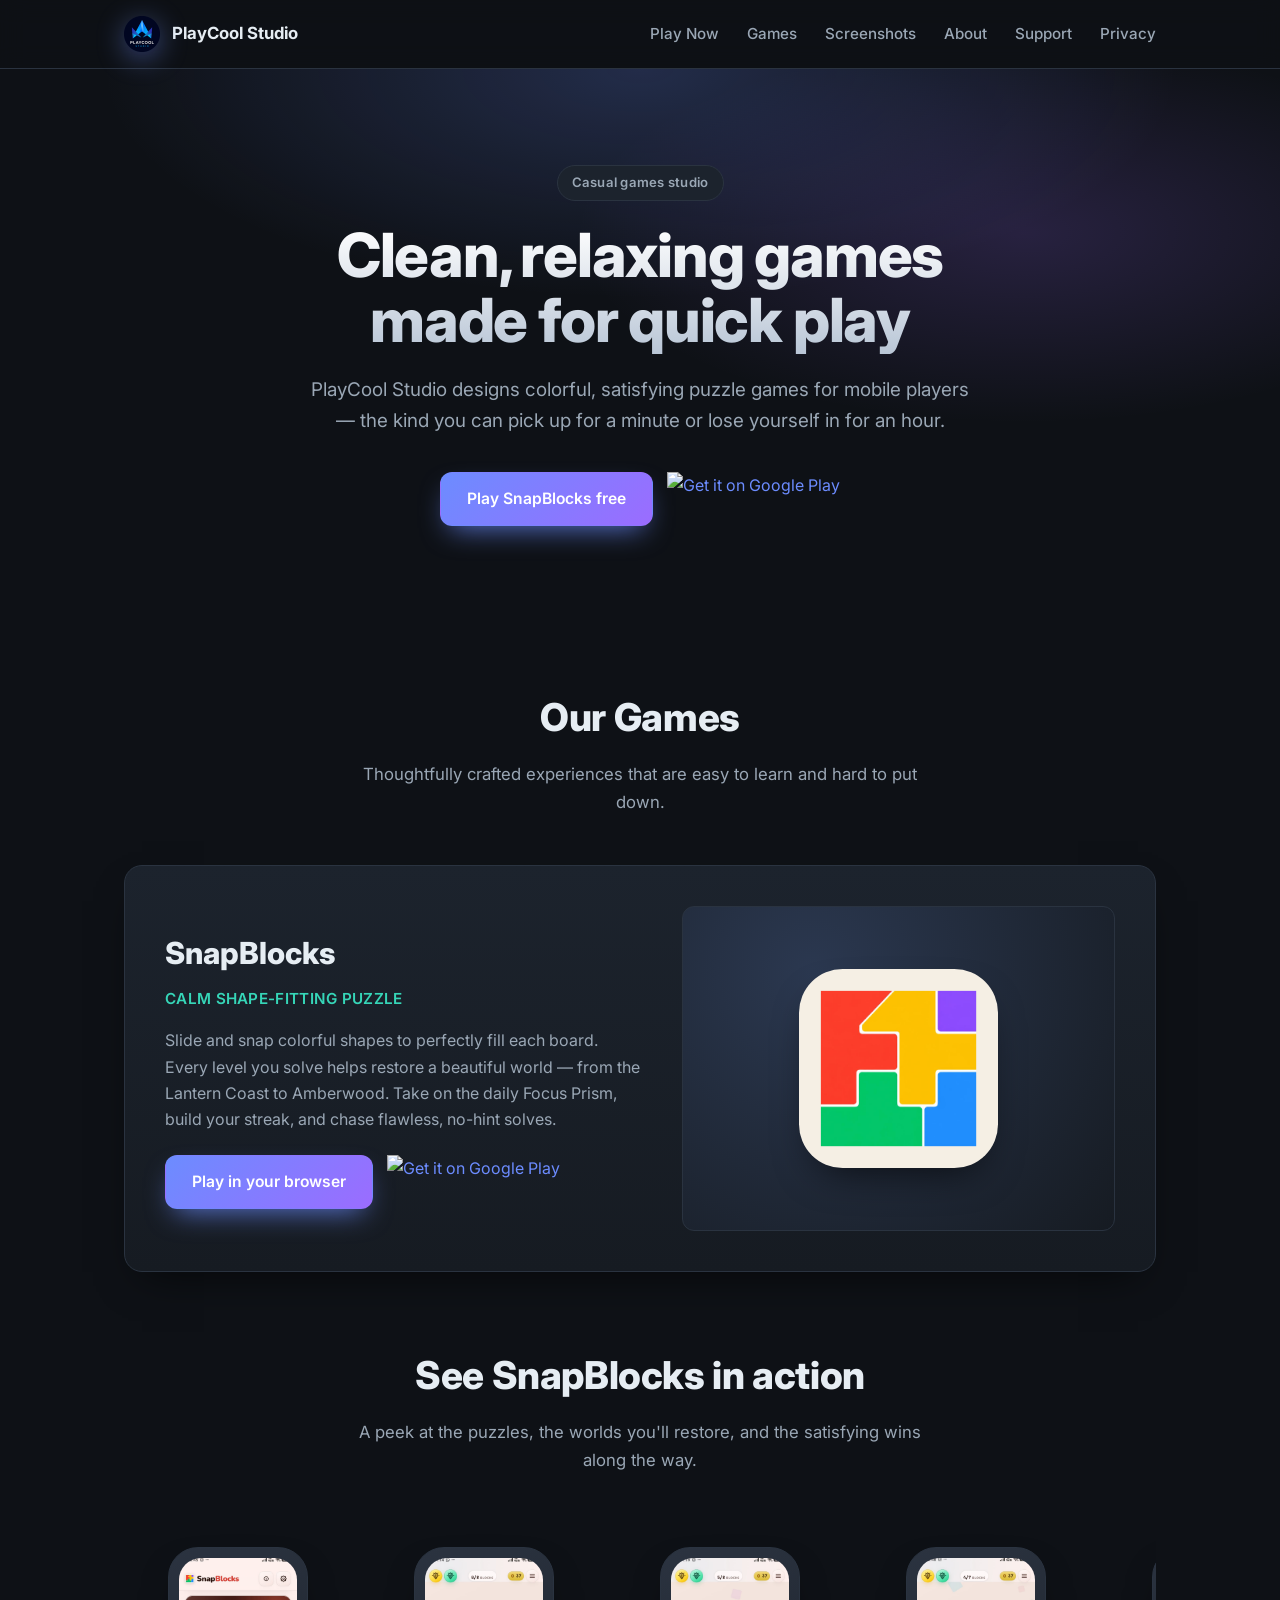
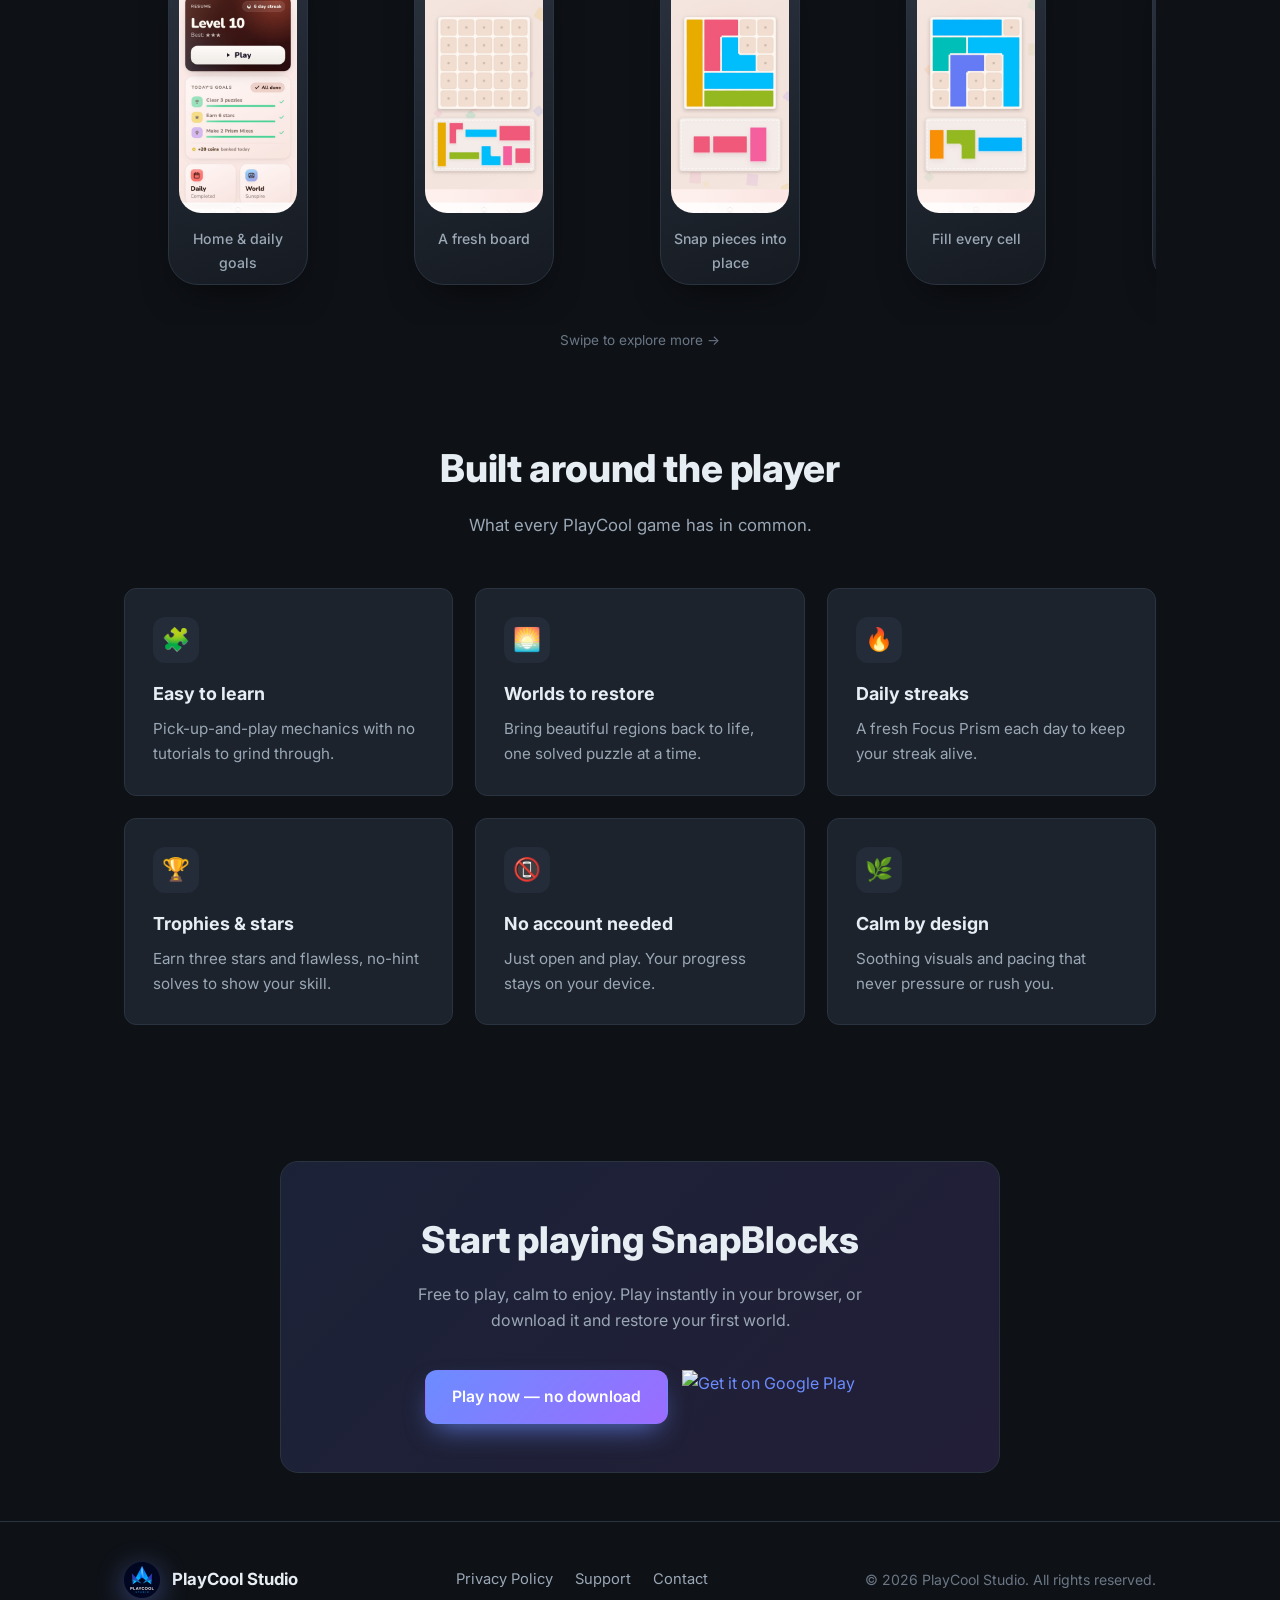
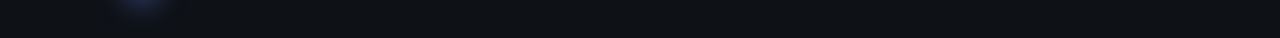
==== commit 0911d8fc: "Refresh the screenshot reel and show the real app icon Replaces the six old PNG screenshots with ten" ====
--- a/index.html
+++ b/index.html
@@ -72,12 +72,10 @@
               </a>
             </div>
           </div>
-          <div class="game-visual" aria-hidden="true">
-            <div class="block-grid">
-              <span></span><span></span><span></span><span></span>
-              <span></span><span></span><span></span><span></span>
-              <span></span><span></span><span></span><span></span>
-            </div>
+          <div class="game-visual">
+            <img class="game-icon" src="/assets/screenshots/snapblocks-icon.png"
+                 alt="SnapBlocks app icon" width="200" height="200" loading="lazy">
+          </div>
           </div>
         </div>
       </div>
@@ -91,28 +89,44 @@
         </div>
         <div class="shots">
           <figure class="phone">
-            <div class="screen"><img src="/assets/screenshots/home.png" alt="SnapBlocks home screen showing the Amberwood region and a level to resume" loading="lazy"></div>
-            <figcaption class="caption">Home &amp; progress</figcaption>
-          </figure>
-          <figure class="phone">
-            <div class="screen"><img src="/assets/screenshots/gameplay.png" alt="SnapBlocks gameplay — fitting shapes into the board" loading="lazy"></div>
-            <figcaption class="caption">Shape-fitting puzzles</figcaption>
-          </figure>
-          <figure class="phone">
-            <div class="screen"><img src="/assets/screenshots/prism-challenge.png" alt="SnapBlocks Prism Challenge puzzle in progress" loading="lazy"></div>
-            <figcaption class="caption">Prism challenges</figcaption>
-          </figure>
-          <figure class="phone">
-            <div class="screen"><img src="/assets/screenshots/level-complete.png" alt="Flawless level complete screen with three stars" loading="lazy"></div>
-            <figcaption class="caption">Flawless solves</figcaption>
-          </figure>
-          <figure class="phone">
-            <div class="screen"><img src="/assets/screenshots/world.png" alt="Your World map showing restored regions along the Lantern Coast" loading="lazy"></div>
-            <figcaption class="caption">Restore the world</figcaption>
-          </figure>
-          <figure class="phone">
-            <div class="screen"><img src="/assets/screenshots/daily.png" alt="Focus Prism daily challenge screen" loading="lazy"></div>
+            <div class="screen"><img src="/assets/screenshots/main-menu.jpeg" alt="SnapBlocks home screen: resume at Level 10, a 6-day streak, and three daily goals all completed" loading="lazy" width="720" height="1600"></div>
+            <figcaption class="caption">Home &amp; daily goals</figcaption>
+          </figure>
+          <figure class="phone">
+            <div class="screen"><img src="/assets/screenshots/game-board.jpeg" alt="A fresh SnapBlocks puzzle: an empty 5x5 board with eight coloured pieces waiting in the tray" loading="lazy" width="720" height="1600"></div>
+            <figcaption class="caption">A fresh board</figcaption>
+          </figure>
+          <figure class="phone">
+            <div class="screen"><img src="/assets/screenshots/game-play-1.jpeg" alt="A SnapBlocks board five-eighths filled with yellow, pink, blue and green pieces" loading="lazy" width="720" height="1600"></div>
+            <figcaption class="caption">Snap pieces into place</figcaption>
+          </figure>
+          <figure class="phone">
+            <div class="screen"><img src="/assets/screenshots/game-play-4.jpeg" alt="A part-solved SnapBlocks board with blue, teal and violet pieces placed and three left in the tray" loading="lazy" width="720" height="1600"></div>
+            <figcaption class="caption">Fill every cell</figcaption>
+          </figure>
+          <figure class="phone">
+            <div class="screen"><img src="/assets/screenshots/game-play-3.jpeg" alt="A Prism level in progress, with diagonally cut pieces and a prism objective counter in the HUD" loading="lazy" width="720" height="1600"></div>
+            <figcaption class="caption">Prism mix challenges</figcaption>
+          </figure>
+          <figure class="phone">
+            <div class="screen"><img src="/assets/screenshots/game-play-2.jpeg" alt="A Prism puzzle nearly solved, showing the diagonal split cells that drive colour mixing" loading="lazy" width="720" height="1600"></div>
+            <figcaption class="caption">Diagonal cuts</figcaption>
+          </figure>
+          <figure class="phone">
+            <div class="screen"><img src="/assets/screenshots/level-intro.jpeg" alt="Level 11 briefing on The Lantern Coast: a 3x3 easy grid with a three-star personal best of six seconds" loading="lazy" width="720" height="1600"></div>
+            <figcaption class="caption">Level briefing</figcaption>
+          </figure>
+          <figure class="phone">
+            <div class="screen"><img src="/assets/screenshots/daily-prism.jpeg" alt="The Daily Focus Prism screen showing a completed prism, a three-star time and six of seven weekly prisms lit" loading="lazy" width="720" height="1600"></div>
             <figcaption class="caption">Daily Focus Prism</figcaption>
+          </figure>
+          <figure class="phone">
+            <div class="screen"><img src="/assets/screenshots/world-tour.jpeg" alt="The Your World map with Dawn Bay, Twilight Hollow and Pale Fields restored to colour, 63 of 100 complete" loading="lazy" width="720" height="1600"></div>
+            <figcaption class="caption">Restore your world</figcaption>
+          </figure>
+          <figure class="phone">
+            <div class="screen"><img src="/assets/screenshots/trophy-case.jpeg" alt="The trophy case showing eight of nine trophies earned, 637 puzzles cleared and 1,753 stars" loading="lazy" width="720" height="1600"></div>
+            <figcaption class="caption">Trophies &amp; streaks</figcaption>
           </figure>
         </div>
         <p class="shots-hint">Swipe to explore more &rarr;</p>
--- a/styles.css
+++ b/styles.css
@@ -285,32 +285,16 @@
   overflow: hidden;
 }
 
-.block-grid {
-  display: grid;
-  grid-template-columns: repeat(4, 1fr);
-  gap: 10px;
-  width: 62%;
-  transform: rotate(-6deg);
-}
-
-.block-grid span {
-  aspect-ratio: 1;
-  border-radius: 8px;
-  box-shadow: inset 0 -4px 0 rgba(0, 0, 0, 0.18);
-}
-
-.block-grid span:nth-child(1) { background: #6c8cff; }
-.block-grid span:nth-child(2) { background: #36d6b8; }
-.block-grid span:nth-child(3) { background: #ffb454; }
-.block-grid span:nth-child(4) { background: #9b6cff; }
-.block-grid span:nth-child(5) { background: #36d6b8; }
-.block-grid span:nth-child(6) { background: #ff7b9c; }
-.block-grid span:nth-child(7) { background: #6c8cff; }
-.block-grid span:nth-child(8) { background: #ffb454; }
-.block-grid span:nth-child(9) { background: #9b6cff; }
-.block-grid span:nth-child(10) { background: #6c8cff; }
-.block-grid span:nth-child(11) { background: #ff7b9c; }
-.block-grid span:nth-child(12) { background: #36d6b8; }
+/* The card visual is the real app icon now, so it wants breathing room rather
+   than an edge-to-edge crop. The old .block-grid placeholder rules were deleted
+   with the markup that used them. */
+.game-icon {
+  width: 46%;
+  max-width: 200px;
+  height: auto;
+  border-radius: 22%;
+  box-shadow: 0 18px 40px -18px rgba(0, 0, 0, 0.75);
+}
 
 /* ---------- Feature grid ---------- */
 .features {
